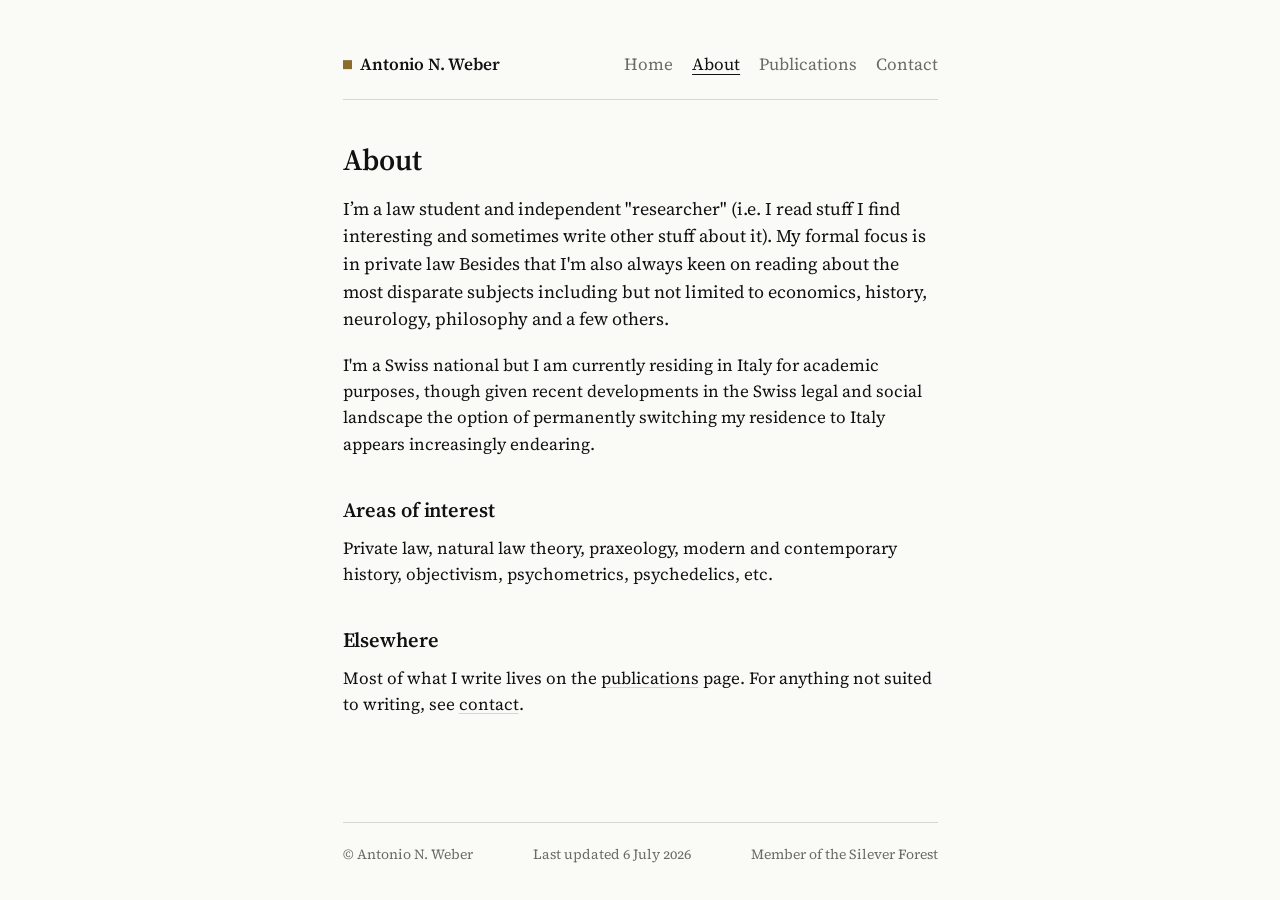
==== about.html @ c8cb497a "Add files via upload" ====
<!doctype html>
<html lang="en">
<head>
  <meta charset="utf-8">
  <meta name="viewport" content="width=device-width, initial-scale=1">
  <title>About — Antonio N. Weber</title>
  <link rel="preconnect" href="https://fonts.googleapis.com">
  <link rel="preconnect" href="https://fonts.gstatic.com" crossorigin>
  <link href="https://fonts.googleapis.com/css2?family=Source+Serif+4:opsz,wght@8..60,400;8..60,600&display=swap" rel="stylesheet">
  <link rel="stylesheet" href="styles.css">
</head>
<body>
  <div class="page" data-screen-label="About">
    <header class="masthead">
      <a class="brand" href="index.html"><span class="mark" aria-hidden="true"></span>Antonio N. Weber</a>
      <nav class="primary" aria-label="Primary">
        <ul>
          <li><a href="index.html">Home</a></li>
          <li><a href="about.html" aria-current="page">About</a></li>
          <li><a href="publications.html">Publications</a></li>
          <li><a href="contact.html">Contact</a></li>
        </ul>
      </nav>
    </header>

    <main>
      <h1>About</h1>

      <p class="lede">
        I&rsquo;m a law student and independent "researcher" (i.e. I read stuff I find interesting and sometimes write other stuff about it). My formal focus is in private law Besides that I'm also always keen on reading about the most disparate subjects including but not limited to economics, history, neurology, philosophy and a few others.
      </p>

      <p>
        I'm a Swiss national but I am currently residing in Italy for academic purposes, though given recent developments in the Swiss legal and social landscape
        the option of permanently switching my residence to Italy appears increasingly endearing.
      </p>
<!--
      <h2>Background</h2>
      <ul class="pubs">
        <li>
          <span class="year">2024&ndash;</span>
          <span>
            <span class="title">LL.M. / J.D. studies</span><span class="venue">University &mdash; placeholder</span>
          </span>
        </li>
        <li>
          <span class="year">2022&ndash;24</span>
          <span>
            <span class="title">B.A., Philosophy &amp; Politics</span><span class="venue">University &mdash; placeholder</span>
          </span>
        </li>
        <li>
          <span class="year">2023&ndash;</span>
          <span>
            <span class="title">Research assistant</span><span class="venue">Lab / chair &mdash; placeholder</span>
          </span>
        </li>
      </ul>
-->
      <h2>Areas of interest</h2>
      <p>
        Private law, natural law theory, praxeology, modern and contemporary history, objectivism, psychometrics, psychedelics, etc.
      </p>

      <h2>Elsewhere</h2>
      <p>
        Most of what I write lives on the
        <a href="publications.html">publications</a> page. For anything not
        suited to writing, see <a href="contact.html">contact</a>.
      </p>
    </main>

    <footer class="colophon">
      <span>&copy; Antonio N. Weber</span>
      <span>Last updated <time datetime="2026-07-06">6 July 2026</time></span>
      <span>Member of the Silever Forest</span>
    </footer>
  </div>
</body>
</html>
---- styles.css ----
/*vars*/
:root {
  --bg: #fafaf7;
  --ink: #111111;
  --muted: #6b6b66;
  --rule: #d9d6cd;
  --accent: #8a6d2c;
  --measure: 38rem;          /* ~608px reading column */
  --space: 1.5rem;
}

/*reset (minimal)*/
* { box-sizing: border-box; }
html, body { margin: 0; padding: 0; }
img { max-width: 100%; display: block; }

/*base type*/
html {
  font-size: 17px;
  -webkit-text-size-adjust: 100%;
}
body {
  font-family: "Source Serif 4", "Source Serif Pro", Georgia, "Times New Roman", serif;
  font-weight: 400;
  font-feature-settings: "onum" 1, "kern" 1;
  line-height: 1.55;
  color: var(--ink);
  background: var(--bg);
  text-rendering: optimizeLegibility;
  -webkit-font-smoothing: antialiased;
}

h1, h2, h3 {
  font-weight: 600;
  line-height: 1.2;
  margin: 0 0 0.6em;
  letter-spacing: -0.005em;
}
h1 { font-size: 1.75rem; }
h2 { font-size: 1.2rem; margin-top: 2.4rem; }
h3 { font-size: 1rem; margin-top: 1.6rem; }

p { margin: 0 0 1em; text-wrap: pretty; }

a {
  color: inherit;
  text-decoration: underline;
  text-decoration-thickness: 1px;
  text-underline-offset: 0.18em;
  text-decoration-color: var(--rule);
  transition: color 120ms ease, text-decoration-color 120ms ease;
}
a:hover {
  color: var(--accent);
  text-decoration-color: var(--accent);
}

small, .meta { color: var(--muted); font-size: 0.86rem; }

hr {
  border: none;
  border-top: 1px solid var(--rule);
  margin: 2.5rem 0;
}

::selection { background: #111; color: var(--bg); }

/*layout*/
.page {
  max-width: var(--measure);
  margin: 0 auto;
  padding: 3rem 1.5rem 2rem;
  min-height: 100vh;
  display: flex;
  flex-direction: column;
}

main { flex: 1; }

/*masthead / nav*/
.masthead {
  display: flex;
  align-items: baseline;
  justify-content: space-between;
  gap: 1rem;
  padding-bottom: 1.25rem;
  border-bottom: 1px solid var(--rule);
  margin-bottom: 2.5rem;
  flex-wrap: wrap;
}
.brand {
  font-weight: 600;
  text-decoration: none;
  letter-spacing: -0.01em;
  display: inline-flex;
  align-items: baseline;
  gap: 0.5rem;
}
.brand .mark {
  display: inline-block;
  width: 0.55rem;
  height: 0.55rem;
  background: var(--accent);
  transform: translateY(-0.05rem);
}
.brand:hover { color: var(--ink); text-decoration: none; }

nav.primary ul {
  list-style: none;
  margin: 0;
  padding: 0;
  display: flex;
  flex-wrap: wrap;
  gap: 1.1rem;
}
nav.primary a {
  text-decoration: none;
  color: var(--muted);
}
nav.primary a:hover { color: var(--accent); }
nav.primary a[aria-current="page"] {
  color: var(--ink);
  text-decoration: underline;
  text-decoration-color: var(--ink);
  text-underline-offset: 0.25em;
}

/*inrto block*/
.lede {
  font-size: 1.05rem;
  color: var(--ink);
}
.role {
  color: var(--muted);
  margin-top: -0.3rem;
  margin-bottom: 2rem;
}

/*publication list*/
.pubs {
  list-style: none;
  margin: 0;
  padding: 0;
}
.pubs > li {
  padding: 1.1rem 0;
  border-top: 1px solid var(--rule);
  display: grid;
  grid-template-columns: 3.5rem 1fr;
  gap: 0.9rem;
  align-items: baseline;
}
.pubs > li:last-child { border-bottom: 1px solid var(--rule); }
.pubs .year {
  color: var(--muted);
  font-variant-numeric: tabular-nums;
  font-size: 0.9rem;
}
.pubs .title { font-weight: 600; }
.pubs .subtitle {font-weight: 400; display:block; font-style: italic;}
.pubs .subtitle::before {content: "  "}
.pubs .venue { color: var(--muted); font-style: italic; }
.pubs .venue::before { content: " - "; color: var(--rule); font-style: normal; }
.pubs .note {
  display: block;
  color: var(--muted);
  font-size: 0.9rem;
  margin-top: 0.25rem;
}

/*branch cards (publications stuff) */
.branches {
  display: grid;
  grid-template-columns: 1fr 1fr;
  gap: 1.25rem;
  margin: 1.5rem 0 0;
}
.branch {
  display: block;
  text-decoration: none;
  border: 1px solid var(--rule);
  padding: 1.4rem 1.3rem;
  background: transparent;
  transition: border-color 150ms ease, background 150ms ease;
}
.branch:hover {
  border-color: var(--ink);
  color: var(--ink);
  background: rgba(17, 17, 17, 0.02);
}
.branch h2 {
  margin: 0 0 0.4rem;
  font-size: 1.05rem;
}
.branch p {
  margin: 0;
  color: var(--muted);
  font-size: 0.92rem;
}
.branch .arrow {
  color: var(--accent);
  margin-left: 0.25rem;
}

/*contact list*/
.contact {
  list-style: none;
  margin: 0;
  padding: 0;
}
.contact > li {
  display: grid;
  grid-template-columns: 5.5rem 1fr;
  gap: 0.9rem;
  padding: 0.9rem 0;
  border-top: 1px solid var(--rule);
  align-items: baseline;
}
.contact > li:last-child { border-bottom: 1px solid var(--rule); }
.contact .label {
  color: var(--muted);
  font-size: 0.86rem;
  text-transform: lowercase;
  letter-spacing: 0.02em;
}

/*pgp block*/
details.pgp {
  margin-top: 2rem;
  border-top: 1px solid var(--rule);
  border-bottom: 1px solid var(--rule);
  padding: 0.9rem 0;
}
details.pgp summary {
  cursor: pointer;
  list-style: none;
  color: var(--muted);
  font-size: 0.92rem;
  display: flex;
  justify-content: space-between;
  align-items: baseline;
}
details.pgp summary::-webkit-details-marker { display: none; }
details.pgp summary::after {
  content: "+";
  color: var(--accent);
  font-size: 1.1rem;
  line-height: 1;
}
details.pgp[open] summary::after { content: "−"; }

details.pgp pre {
  font-family: ui-monospace, "SF Mono", "JetBrains Mono", Menlo, Consolas, monospace;
  font-size: 0.78rem;
  line-height: 1.45;
  color: var(--ink);
  background: #f3f1ea;
  border: 1px solid var(--rule);
  padding: 1rem;
  margin: 1rem 0 0;
  overflow-x: auto;
  white-space: pre;
  -webkit-user-select: all;
  user-select: all;
}
details.pgp .fingerprint {
  margin-top: 0.8rem;
  font-family: ui-monospace, monospace;
  font-size: 0.8rem;
  color: var(--muted);
  letter-spacing: 0.04em;
}

/*article template*/
.article-subtitle {
  font-size: 1.05rem;
  color: var(--muted);
  margin-top: -0.7rem;
}
.article-meta {
  display: flex;
  flex-wrap: wrap;
  gap: 0.4rem 0.9rem;
  color: var(--muted);
  font-size: 0.86rem;
  margin: -0.2rem 0 1.4rem;
}
.article-meta .dot { color: var(--rule); }
.article-meta a { color: var(--muted); text-decoration-color: var(--rule); }
.article-meta a:hover { color: var(--accent); }

.article-actions {
  display: flex;
  flex-wrap: wrap;
  gap: 0.6rem;
  margin: 0.4rem 0 2rem;
}
.btn {
  display: inline-block;
  padding: 0.5rem 0.9rem;
  border: 1px solid var(--ink);
  text-decoration: none;
  font-size: 0.9rem;
  color: var(--ink);
  background: transparent;
  transition: background 120ms ease, color 120ms ease;
}
.btn:hover {
  background: var(--ink);
  color: var(--bg);
}
.btn.ghost {
  border-color: var(--rule);
  color: var(--muted);
}
.btn.ghost:hover {
  border-color: var(--ink);
  color: var(--ink);
  background: transparent;
}

.pdf-frame {
  position: relative;
  width: 100%;
  aspect-ratio: 8.5 / 11;
  border: 1px solid var(--rule);
  background: #ffffff;
  overflow: hidden;
}
.pdf-frame iframe,
.pdf-frame embed,
.pdf-frame object {
  width: 100%;
  height: 100%;
  border: 0;
  display: block;
}
.pdf-frame .fallback {
  position: absolute;
  inset: 0;
  display: flex;
  flex-direction: column;
  align-items: center;
  justify-content: center;
  gap: 0.6rem;
  color: var(--muted);
  font-size: 0.9rem;
  padding: 1.5rem;
  text-align: center;
}
.pdf-caption {
  margin-top: 0.7rem;
  color: var(--muted);
  font-size: 0.82rem;
}

@media (max-width: 36rem) {
  .pdf-frame { aspect-ratio: 3 / 4; }
}

/*footer*/
footer.colophon {
  margin-top: 4rem;
  padding-top: 1.25rem;
  border-top: 1px solid var(--rule);
  display: flex;
  justify-content: space-between;
  gap: 1rem;
  flex-wrap: wrap;
  color: var(--muted);
  font-size: 0.82rem;
}
footer.colophon a { color: var(--muted); text-decoration: none; }
footer.colophon a:hover { color: var(--accent); }

/*responsive*/
@media (max-width: 36rem) {
  html { font-size: 16px; }
  .page { padding: 2rem 1.25rem 1.5rem; }
  .masthead {
    flex-direction: column;
    align-items: flex-start;
    gap: 0.6rem;
  }
  nav.primary ul { gap: 0.9rem; }
  .branches { grid-template-columns: 1fr; }
  .pubs > li {
    grid-template-columns: 1fr;
    gap: 0.15rem;
  }
  .contact > li {
    grid-template-columns: 1fr;
    gap: 0.1rem;
  }
}

@media print {
  :root { --bg: #ffffff; }
  body { font-size: 11pt; }
  nav.primary, footer.colophon { display: none; }
  a { color: var(--ink); text-decoration: none; }
}
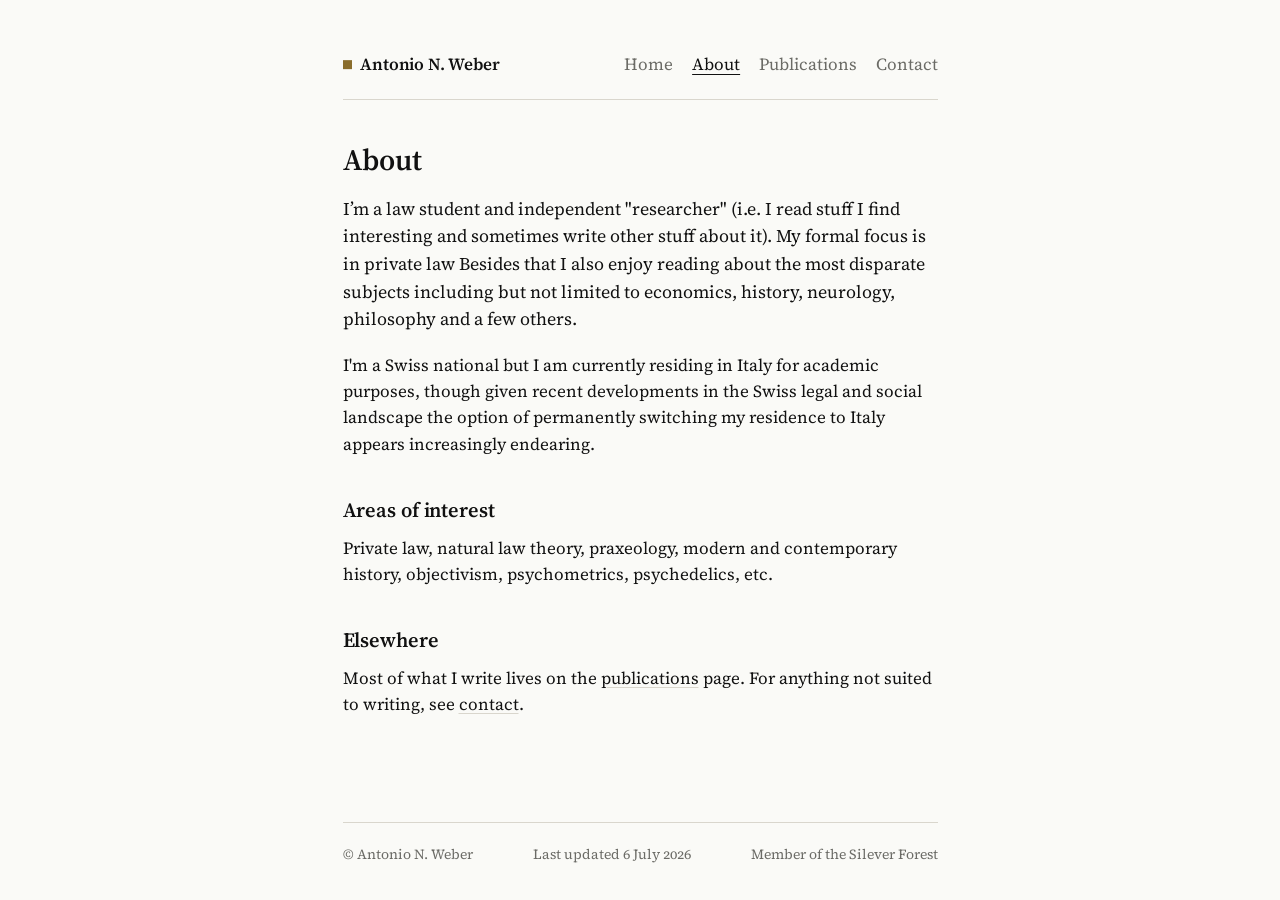
==== commit c4f926a5: "Update about.html" ====
--- a/about.html
+++ b/about.html
@@ -27,7 +27,7 @@
       <h1>About</h1>
 
       <p class="lede">
-        I&rsquo;m a law student and independent "researcher" (i.e. I read stuff I find interesting and sometimes write other stuff about it). My formal focus is in private law Besides that I'm also always keen on reading about the most disparate subjects including but not limited to economics, history, neurology, philosophy and a few others.
+        I&rsquo;m a law student and independent "researcher" (i.e. I read stuff I find interesting and sometimes write other stuff about it). My formal focus is in private law Besides that I also enjoy reading about the most disparate subjects including but not limited to economics, history, neurology, philosophy and a few others.
       </p>
 
       <p>
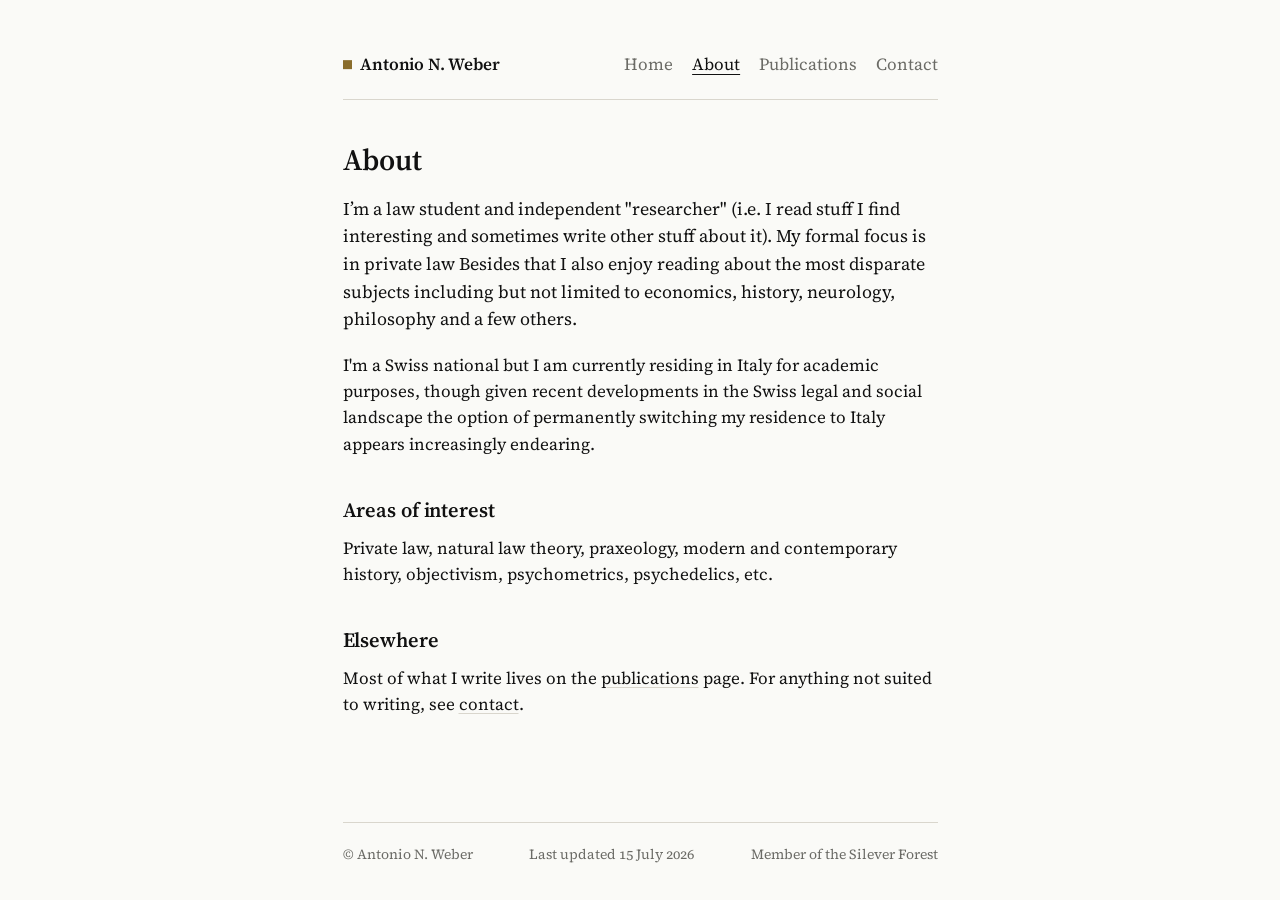
==== commit cddd63af: "edits" ====
--- a/about.html
+++ b/about.html
@@ -72,7 +72,7 @@
 
     <footer class="colophon">
       <span>&copy; Antonio N. Weber</span>
-      <span>Last updated <time datetime="2026-07-06">6 July 2026</time></span>
+      <span>Last updated <time datetime="2026-07-06">15 July 2026</time></span>
       <span>Member of the Silever Forest</span>
     </footer>
   </div>
